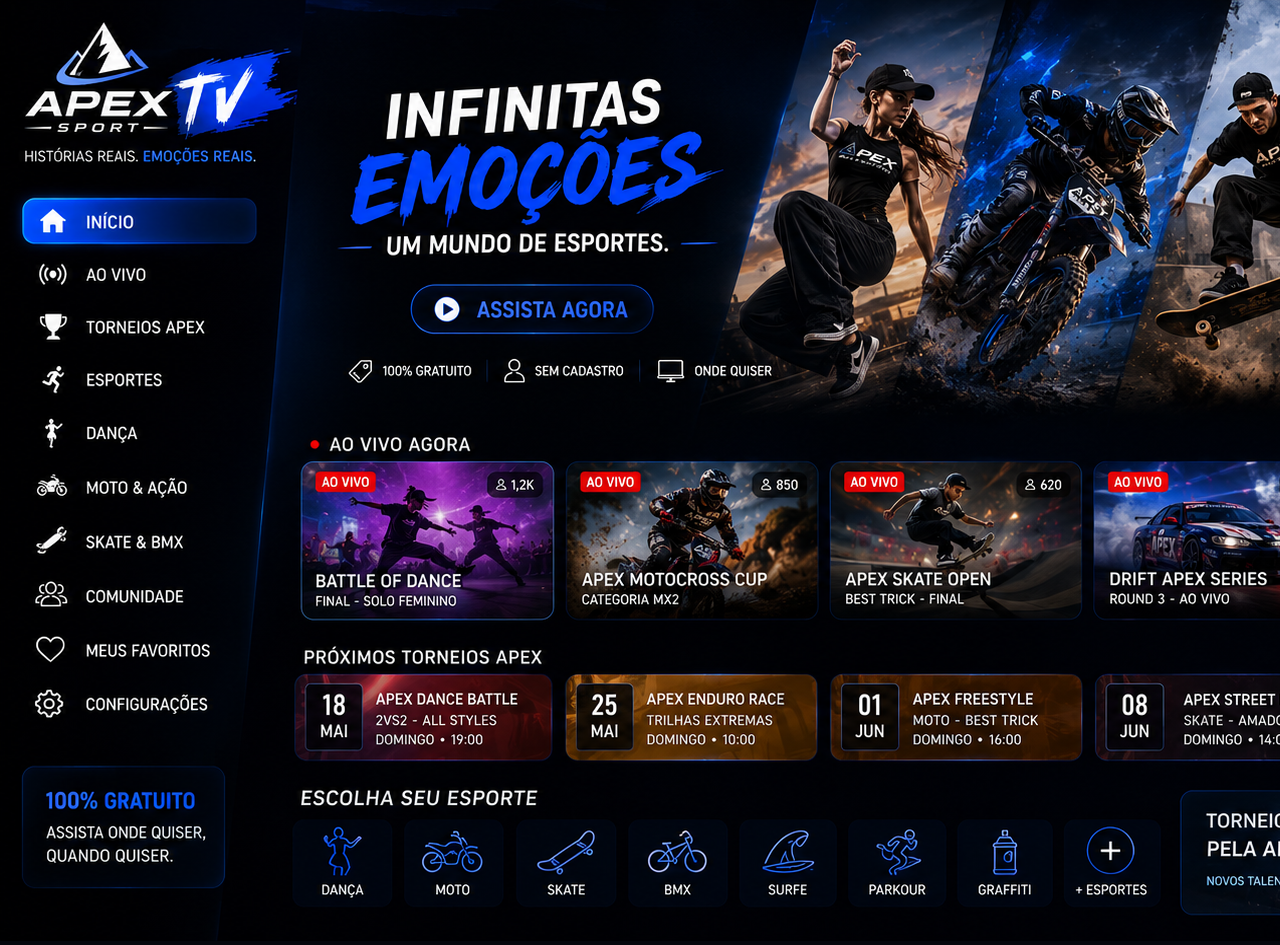
==== paginas/Apex_tv.html @ 4a0f8e98 "adicionado termos e apex.tv" ====
<!DOCTYPE html>
<html lang="pt-BR">

<head>
    <meta charset="UTF-8">
    <meta name="viewport" content="width=device-width, initial-scale=1.0">
    <title>Apex Sport TV</title>

    <link rel="stylesheet" href="../css/style_banner.css">
</head>

<body>

    <div class="banner">

        

        
            <img src="../imagens/ChatGPT Image 7 de jul. de 2026, 15_47_55.png"
                alt="Apex Sport TV">
        </a>

    </div>

    <script src="script_banner.js"></script>

</body>
</html>
---- css/style_banner.css ----
body{
    margin:0;
    padding:0;
    background:#05070d;
    overflow-x:hidden;
}

.banner{
    width:100vw;
    height:520px;
    margin-left:calc(50% - 50vw);
    background-image:url("../img/apex-tv-banner.jpg");
    background-position:center;
    background-size:cover;
    background-repeat:no-repeat;
}
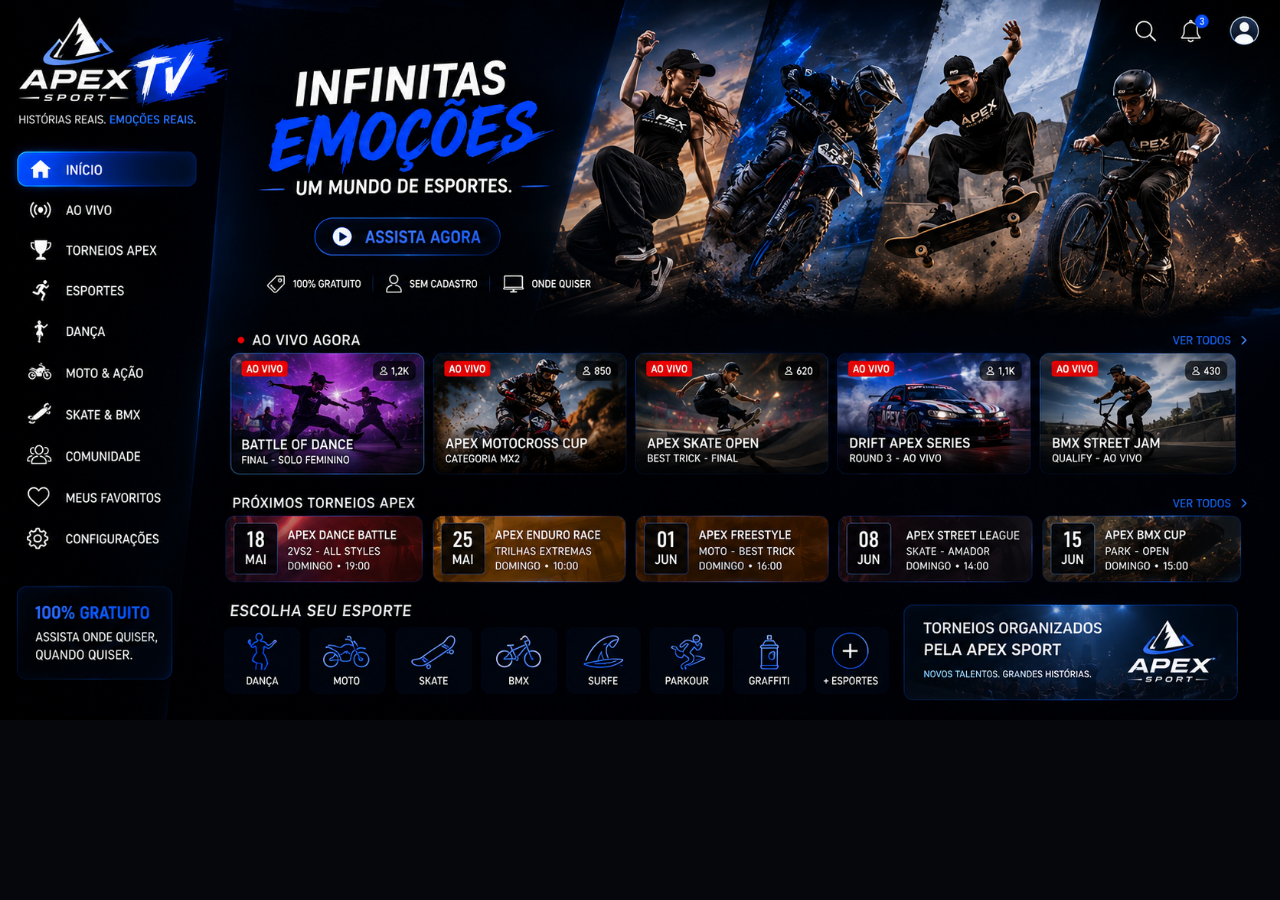
==== commit d2894a8b: "edição de arquivo" ====
--- a/paginas/Apex_tv.html
+++ b/paginas/Apex_tv.html
@@ -12,17 +12,9 @@
 <body>
 
     <div class="banner">
-
-        
-
-        
-            <img src="../imagens/ChatGPT Image 7 de jul. de 2026, 15_47_55.png"
-                alt="Apex Sport TV">
-        </a>
-
+        <img src="../imagens/ChatGPT Image 7 de jul. de 2026, 15_47_55.png"
+            alt="Apex Sport TV">
     </div>
-
-    <script src="script_banner.js"></script>
 
 </body>
 </html>
--- a/css/style_banner.css
+++ b/css/style_banner.css
@@ -7,10 +7,14 @@
 
 .banner{
     width:100vw;
-    height:520px;
     margin-left:calc(50% - 50vw);
-    background-image:url("../img/apex-tv-banner.jpg");
-    background-position:center;
-    background-size:cover;
-    background-repeat:no-repeat;
+    display:flex;
+    justify-content:center;
+}
+
+.banner img{
+    width:100%;
+    max-width:1600px;
+    height:auto;
+    display:block;
 }
